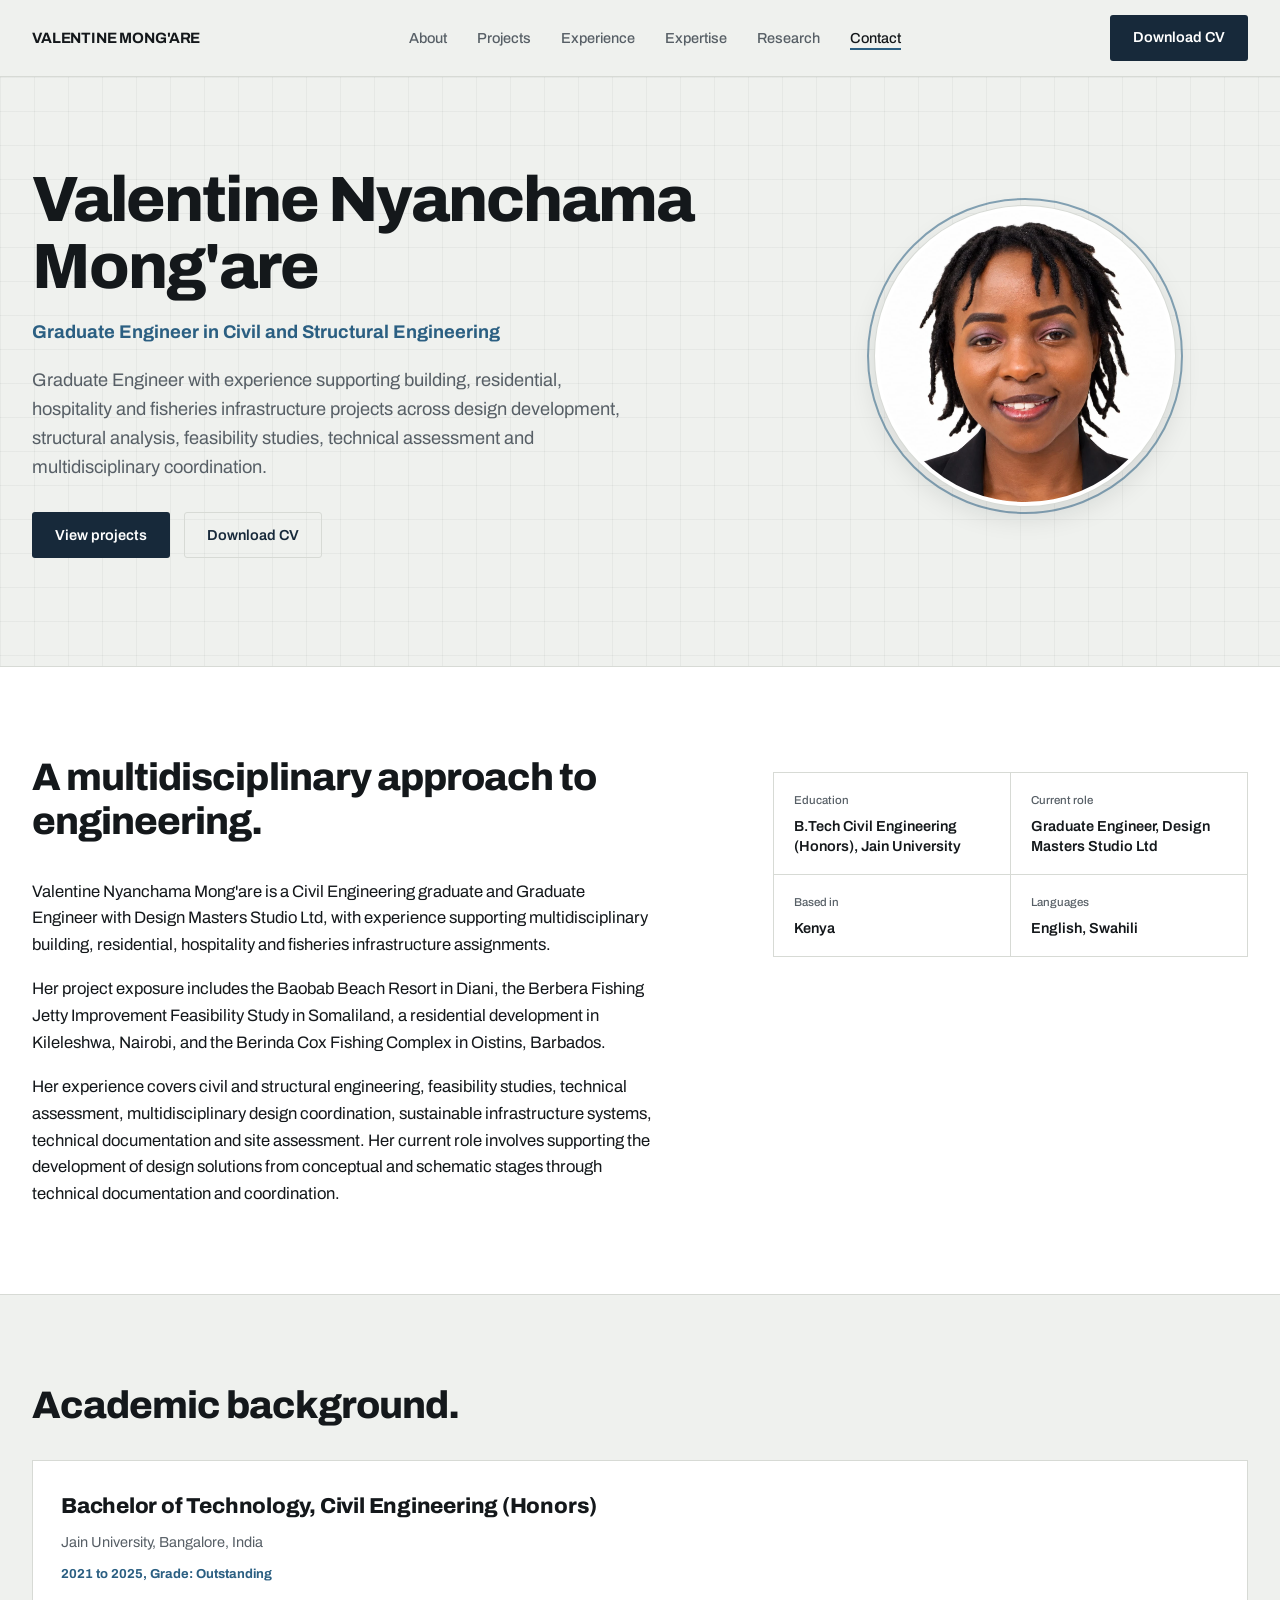
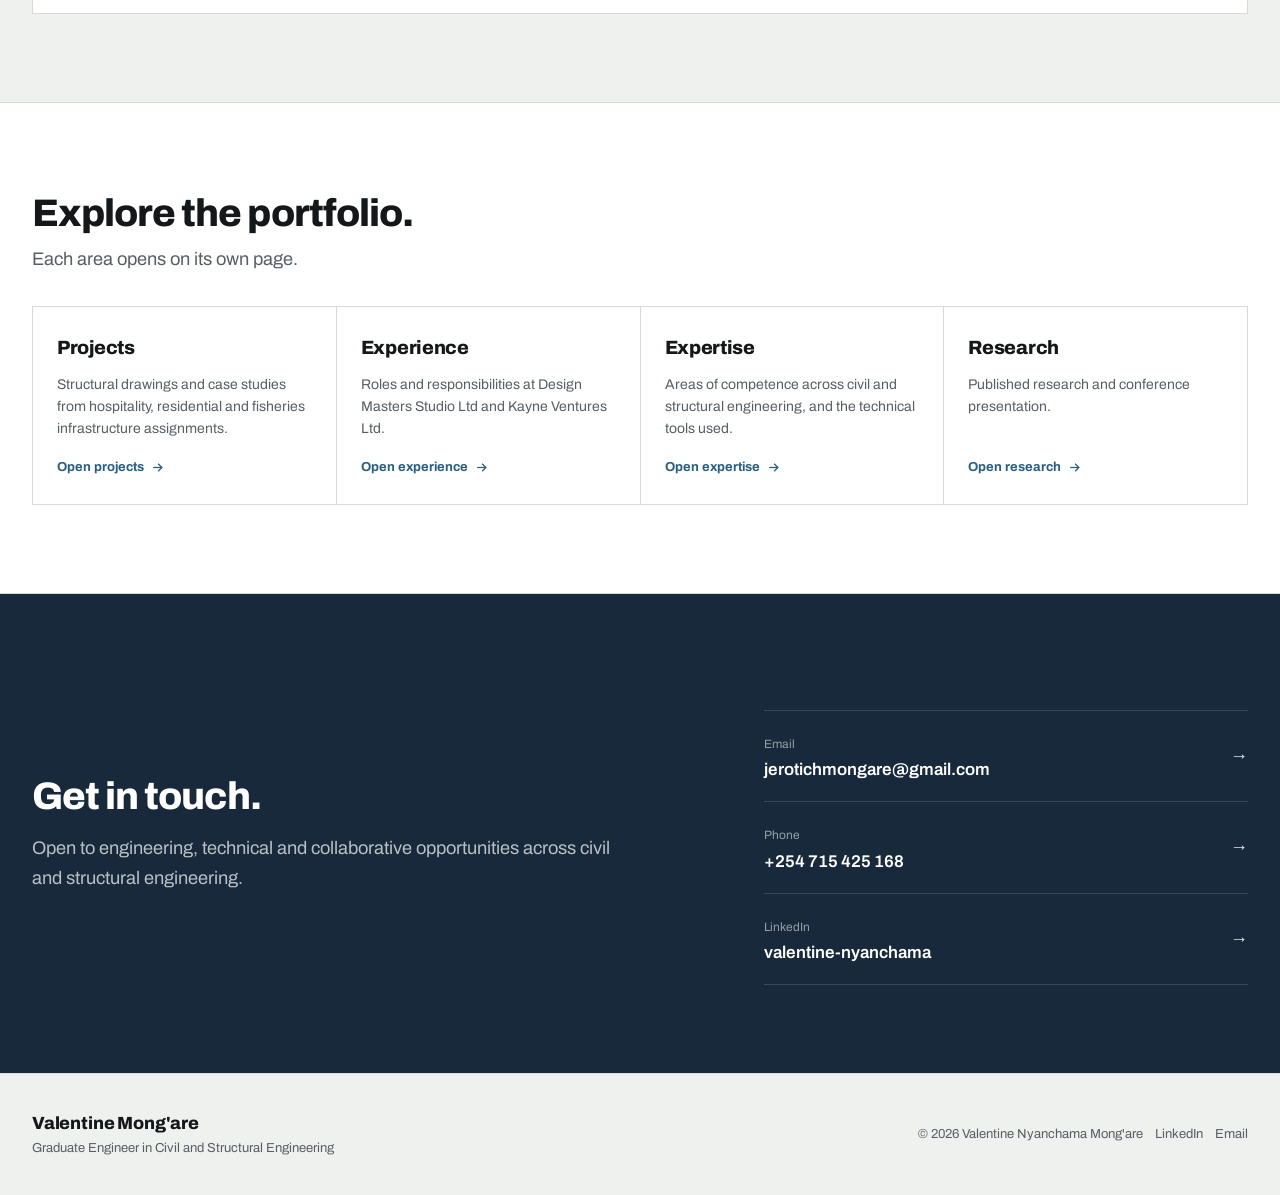
==== index.html @ 13d7b738 "Add files via upload" ====
<!DOCTYPE html>
<html lang="en">
<head>
<meta charset="UTF-8">
<!-- Responsive viewport: drives all breakpoints in css/styles.css (mobile-first, up to 1200px+) -->
<meta name="viewport" content="width=device-width, initial-scale=1">

<title>Valentine Nyanchama Mong'are | Graduate Engineer in Civil and Structural Engineering</title>
<meta name="description" content="Portfolio of Valentine Nyanchama Mong'are, Graduate Engineer with experience in civil and structural engineering, infrastructure assessment, feasibility studies and multidisciplinary project coordination.">
<meta name="author" content="Valentine Nyanchama Mong'are">
<meta name="robots" content="index, follow">
<meta name="theme-color" content="#17293A">
<link rel="canonical" href="https://nyanchama-26.github.io/Valentine/">

<!-- Geo / locale: her stated base location (Kenya) -->
<meta name="geo.region" content="KE">
<meta name="geo.placename" content="Kenya">
<meta name="language" content="English">

<!-- Open Graph -->
<meta property="og:title" content="Valentine Nyanchama Mong'are | Graduate Engineer">
<meta property="og:description" content="Graduate Engineer with experience supporting building, residential, hospitality and fisheries infrastructure projects across structural design, feasibility studies and technical assessment.">
<meta property="og:type" content="profile">
<meta property="og:url" content="https://nyanchama-26.github.io/Valentine/">
<meta property="og:site_name" content="Valentine Nyanchama Mong'are">
<meta property="og:locale" content="en_US">
<meta property="og:image" content="https://nyanchama-26.github.io/Valentine/assets/meta/og-cover.jpg">
<meta property="og:image:width" content="1200">
<meta property="og:image:height" content="630">
<meta property="og:image:alt" content="Valentine Nyanchama Mong'are, Graduate Engineer in Civil and Structural Engineering">

<!-- Twitter Card -->
<meta name="twitter:card" content="summary_large_image">
<meta name="twitter:title" content="Valentine Nyanchama Mong'are | Graduate Engineer">
<meta name="twitter:description" content="Graduate Engineer with experience supporting building, residential, hospitality and fisheries infrastructure projects across structural design, feasibility studies and technical assessment.">
<meta name="twitter:image" content="https://nyanchama-26.github.io/Valentine/assets/meta/og-cover.jpg">

<!-- Favicons / icons: her actual portrait, cropped square (icons only) -->
<link rel="icon" href="favicon.ico" sizes="any">
<link rel="icon" type="image/png" sizes="32x32" href="assets/meta/favicon-32.png">
<link rel="icon" type="image/png" sizes="16x16" href="assets/meta/favicon-16.png">
<link rel="apple-touch-icon" href="assets/meta/apple-touch-icon.png">
<link rel="mask-icon" href="assets/meta/mask-icon.svg" color="#17293A">
<link rel="manifest" href="site.webmanifest">
<meta name="apple-mobile-web-app-capable" content="yes">
<meta name="apple-mobile-web-app-status-bar-style" content="black-translucent">
<meta name="apple-mobile-web-app-title" content="V. Mong'are">

<!-- Self-hosted fonts: no third-party font CDN request -->
<link rel="preload" href="assets/fonts/archivo-latin-700-normal.woff2" as="font" type="font/woff2" crossorigin>
<link rel="stylesheet" href="css/fonts.css">

<link rel="stylesheet" href="css/tokens.css">
<link rel="stylesheet" href="css/styles.css">
<link rel="stylesheet" href="css/print.css" media="print">

<!-- Structured data: verified facts only (CV, degree certificate, drawing records) -->
<script type="application/ld+json">
{
  "@context": "https://schema.org",
  "@type": "Person",
  "name": "Valentine Nyanchama Mong'are",
  "jobTitle": "Graduate Engineer",
  "description": "Graduate Engineer with experience supporting building, residential, hospitality and fisheries infrastructure projects across design development, structural analysis, feasibility studies, technical assessment and multidisciplinary coordination.",
  "url": "https://nyanchama-26.github.io/Valentine/",
  "image": "https://nyanchama-26.github.io/Valentine/assets/portrait/valentine-portrait.jpg",
  "email": "mailto:jerotichmongare@gmail.com",
  "telephone": "+254715425168",
  "worksFor": {
    "@type": "Organization",
    "name": "Design Masters Studio Ltd"
  },
  "alumniOf": {
    "@type": "CollegeOrUniversity",
    "name": "Jain University",
    "address": "Bangalore, India"
  },
  "nationality": "Kenyan",
  "address": {
    "@type": "PostalAddress",
    "addressCountry": "KE"
  },
  "knowsLanguage": ["English", "Swahili"],
  "sameAs": [
    "https://www.linkedin.com/in/valentine-nyanchama",
    "https://www.researchgate.net/profile/Valentine-Nyanchama-Mongare"
  ]
}
</script>
</head>
<body>
<a class="skip-link" href="#main">Skip to content</a>

<!-- ============ HEADER ============ -->
<header class="site-header">
  <div class="container site-header__inner">
    <a href="#top" class="brand">VALENTINE MONG'ARE</a>
    <nav class="primary-nav" aria-label="Primary">
      <ul>
        <li><a href="#about">About</a></li>
        <li><a href="projects/index.html">Projects</a></li>
        <li><a href="experience.html">Experience</a></li>
        <li><a href="expertise.html">Expertise</a></li>
        <li><a href="research.html">Research</a></li>
        <li><a href="#contact">Contact</a></li>
      </ul>
    </nav>
    <div class="header-actions">
      <a class="btn btn-primary" href="assets/documents/Valentine-Nyanchama-Mongare-CV.pdf" download target="_blank" rel="noopener">Download CV</a>
      <button class="menu-toggle" id="menu-toggle" aria-label="Open menu" aria-expanded="false" aria-controls="mobile-menu">
        <svg viewBox="0 0 24 24" fill="none" stroke="currentColor" stroke-width="1.8"><line x1="3" y1="6" x2="21" y2="6"/><line x1="3" y1="12" x2="21" y2="12"/><line x1="3" y1="18" x2="21" y2="18"/></svg>
      </button>
    </div>
  </div>
</header>

<!-- ============ MOBILE MENU ============ -->
<div class="mobile-menu" id="mobile-menu" aria-hidden="true">
  <div class="mobile-menu__top">
    <span class="brand">VALENTINE MONG'ARE</span>
    <button class="menu-toggle" id="menu-close" aria-label="Close menu">
      <svg viewBox="0 0 24 24" fill="none" stroke="currentColor" stroke-width="1.8"><line x1="4" y1="4" x2="20" y2="20"/><line x1="20" y1="4" x2="4" y2="20"/></svg>
    </button>
  </div>
  <nav aria-label="Mobile">
    <a href="#about">About</a>
    <a href="projects/index.html">Projects</a>
    <a href="experience.html">Experience</a>
    <a href="expertise.html">Expertise</a>
    <a href="research.html">Research</a>
    <a href="#contact">Contact</a>
  </nav>
  <div class="mobile-menu__cta">
    <a class="btn btn-primary" href="assets/documents/Valentine-Nyanchama-Mongare-CV.pdf" download target="_blank" rel="noopener">Download CV</a>
  </div>
</div>

<main id="main">

  <!-- ============ HERO ============ -->
  <div id="top"></div>
  <section class="hero">
    <div class="container hero__grid">
      <div class="hero__portrait">
        <div class="hero__portrait-frame">
          <img src="assets/portrait/valentine-portrait.webp" alt="Valentine Nyanchama Mong'are, Graduate Engineer" width="1149" height="1369" fetchpriority="high">
        </div>
      </div>
      <div class="hero__copy">
        <h1 class="display hero__title">
          <span class="name-line">Valentine Nyanchama</span>
          <span class="name-line">Mong'are</span>
        </h1>
        <p class="hero__role">Graduate Engineer in Civil and Structural Engineering</p>
        <p class="lede hero__lede">Graduate Engineer with experience supporting building, residential, hospitality and fisheries infrastructure projects across design development, structural analysis, feasibility studies, technical assessment and multidisciplinary coordination.</p>
        <div class="hero__actions">
          <a class="btn btn-primary" href="projects/index.html">View projects</a>
          <a class="btn btn-secondary" href="assets/documents/Valentine-Nyanchama-Mongare-CV.pdf" download target="_blank" rel="noopener">Download CV</a>
        </div>
      </div>
    </div>
  </section>

  <!-- ============ ABOUT ============ -->
  <section id="about" class="section-alt">
    <div class="container about__grid">
      <div class="about__text" data-reveal>
        <h2 class="section-title" style="margin-bottom:16px;">A multidisciplinary approach to engineering.</h2>
        <p>Valentine Nyanchama Mong'are is a Civil Engineering graduate and Graduate Engineer with Design Masters Studio Ltd, with experience supporting multidisciplinary building, residential, hospitality and fisheries infrastructure assignments.</p>
        <p>Her project exposure includes the Baobab Beach Resort in Diani, the Berbera Fishing Jetty Improvement Feasibility Study in Somaliland, a residential development in Kileleshwa, Nairobi, and the Berinda Cox Fishing Complex in Oistins, Barbados.</p>
        <p>Her experience covers civil and structural engineering, feasibility studies, technical assessment, multidisciplinary design coordination, sustainable infrastructure systems, technical documentation and site assessment. Her current role involves supporting the development of design solutions from conceptual and schematic stages through technical documentation and coordination.</p>
      </div>
      <div data-reveal>
        <dl class="field-grid">
          <div>
            <dt>Education</dt>
            <dd>B.Tech Civil Engineering (Honors), Jain University</dd>
          </div>
          <div>
            <dt>Current role</dt>
            <dd>Graduate Engineer, Design Masters Studio Ltd</dd>
          </div>
          <div>
            <dt>Based in</dt>
            <dd>Kenya</dd>
          </div>
          <div>
            <dt>Languages</dt>
            <dd>English, Swahili</dd>
          </div>
        </dl>
      </div>
    </div>
  </section>




  <!-- ============ EDUCATION ============ -->
  <section id="education">
    <div class="container">
      <div class="section-head" data-reveal>
        <h2 class="section-title">Academic background.</h2>
      </div>
      <div class="edu-card" data-reveal>
        <p class="edu-card__degree">Bachelor of Technology, Civil Engineering (Honors)</p>
        <p class="edu-card__inst">Jain University, Bangalore, India</p>
        <p class="edu-card__meta">2021 to 2025, Grade: Outstanding</p>
      </div>
    </div>
  </section>


  <!-- ============ EXPLORE ============ -->
  <section id="portfolio" class="section-alt">
    <div class="container">
      <div class="section-head" data-reveal>
        <h2 class="section-title">Explore the portfolio.</h2>
        <p class="lede">Each area opens on its own page.</p>
      </div>
      <div class="explore-grid" data-reveal>
        <a class="explore-card" href="projects/index.html">
          <span class="explore-card__title">Projects</span>
          <span class="explore-card__text">Structural drawings and case studies from hospitality, residential and fisheries infrastructure assignments.</span>
          <span class="explore-card__cta">Open projects <svg viewBox="0 0 24 24" fill="none" stroke="currentColor" stroke-width="2"><path d="M5 12h14"/><path d="M13 6l6 6-6 6"/></svg></span>
        </a>
        <a class="explore-card" href="experience.html">
          <span class="explore-card__title">Experience</span>
          <span class="explore-card__text">Roles and responsibilities at Design Masters Studio Ltd and Kayne Ventures Ltd.</span>
          <span class="explore-card__cta">Open experience <svg viewBox="0 0 24 24" fill="none" stroke="currentColor" stroke-width="2"><path d="M5 12h14"/><path d="M13 6l6 6-6 6"/></svg></span>
        </a>
        <a class="explore-card" href="expertise.html">
          <span class="explore-card__title">Expertise</span>
          <span class="explore-card__text">Areas of competence across civil and structural engineering, and the technical tools used.</span>
          <span class="explore-card__cta">Open expertise <svg viewBox="0 0 24 24" fill="none" stroke="currentColor" stroke-width="2"><path d="M5 12h14"/><path d="M13 6l6 6-6 6"/></svg></span>
        </a>
        <a class="explore-card" href="research.html">
          <span class="explore-card__title">Research</span>
          <span class="explore-card__text">Published research and conference presentation.</span>
          <span class="explore-card__cta">Open research <svg viewBox="0 0 24 24" fill="none" stroke="currentColor" stroke-width="2"><path d="M5 12h14"/><path d="M13 6l6 6-6 6"/></svg></span>
        </a>
      </div>
    </div>
  </section>

  <!-- ============ CONTACT ============ -->
  <section id="contact" class="section-navy">
    <div class="container contact__grid">
      <div data-reveal>
        <h2 class="section-title" style="margin-bottom:16px;">Get in touch.</h2>
        <p class="lede" style="color:rgba(255,255,255,0.7);">Open to engineering, technical and collaborative opportunities across civil and structural engineering.</p>
      </div>
      <div data-reveal>
        <div class="contact__links">
          <a class="contact-link" href="mailto:jerotichmongare@gmail.com">
            <span><span class="contact-link__label">Email</span><br><span class="contact-link__value">jerotichmongare@gmail.com</span></span>
            <span class="contact-link__arrow">&#8594;</span>
          </a>
          <a class="contact-link" href="tel:+254715425168">
            <span><span class="contact-link__label">Phone</span><br><span class="contact-link__value">+254 715 425 168</span></span>
            <span class="contact-link__arrow">&#8594;</span>
          </a>
          <a class="contact-link" href="https://www.linkedin.com/in/valentine-nyanchama">
            <span><span class="contact-link__label">LinkedIn</span><br><span class="contact-link__value">valentine-nyanchama</span></span>
            <span class="contact-link__arrow">&#8594;</span>
          </a>
        </div>
      </div>
    </div>
  </section>

</main>

<!-- ============ FOOTER ============ -->
<footer class="site-footer">
  <div class="container site-footer__inner">
    <div>
      <p class="site-footer__name">Valentine Mong'are</p>
      <p class="muted" style="font-size:13px;">Graduate Engineer in Civil and Structural Engineering</p>
    </div>
    <div class="site-footer__row">
      <span>&#169; <span id="current-year">2026</span> Valentine Nyanchama Mong'are</span>
      <a href="https://www.linkedin.com/in/valentine-nyanchama">LinkedIn</a>
      <a href="mailto:jerotichmongare@gmail.com">Email</a>
    </div>
  </div>
</footer>

<!-- ============ BACK TO TOP ============ -->
<button class="back-to-top" id="back-to-top" aria-label="Back to top">
  <svg viewBox="0 0 24 24" fill="none" stroke="currentColor" stroke-width="2"><path d="M12 19V5"/><path d="M5 12l7-7 7 7"/></svg>
</button>

<!-- ============ DRAWING VIEWER MODAL ============ -->
<div class="viewer" id="drawing-viewer" role="dialog" aria-modal="true" aria-label="Engineering drawing viewer" aria-hidden="true">
  <div class="viewer__bar">
    <span class="viewer__title" id="viewer-title"></span>
    <div class="viewer__actions">
      <span class="viewer__count" id="viewer-count"></span>
      <button class="viewer__icon-btn" id="viewer-zoom-out" aria-label="Zoom out">
        <svg viewBox="0 0 24 24" fill="none" stroke="currentColor" stroke-width="1.8"><circle cx="11" cy="11" r="7"/><path d="M21 21l-4.3-4.3"/><path d="M8 11h6"/></svg>
      </button>
      <button class="viewer__icon-btn" id="viewer-zoom-in" aria-label="Zoom in">
        <svg viewBox="0 0 24 24" fill="none" stroke="currentColor" stroke-width="1.8"><circle cx="11" cy="11" r="7"/><path d="M21 21l-4.3-4.3"/><path d="M11 8v6"/><path d="M8 11h6"/></svg>
      </button>
      <a class="viewer__icon-btn" id="viewer-original" href="#" aria-label="Open original PDF">
        <svg viewBox="0 0 24 24" fill="none" stroke="currentColor" stroke-width="1.8"><path d="M12 3v12"/><path d="M7 10l5 5 5-5"/><path d="M5 21h14"/></svg>
      </a>
      <button class="viewer__icon-btn" id="viewer-close" aria-label="Close drawing viewer">
        <svg viewBox="0 0 24 24" fill="none" stroke="currentColor" stroke-width="1.8"><line x1="4" y1="4" x2="20" y2="20"/><line x1="20" y1="4" x2="4" y2="20"/></svg>
      </button>
    </div>
  </div>
  <div class="viewer__stage" id="viewer-stage">
    <button class="viewer__nav" id="viewer-prev" aria-label="Previous drawing">
      <svg viewBox="0 0 24 24" fill="none" stroke="currentColor" stroke-width="1.8"><path d="M15 5l-7 7 7 7"/></svg>
    </button>
    <div class="viewer__canvas" id="viewer-canvas">
      <img id="viewer-image" src="" alt="">
    </div>
    <button class="viewer__nav" id="viewer-next" aria-label="Next drawing">
      <svg viewBox="0 0 24 24" fill="none" stroke="currentColor" stroke-width="1.8"><path d="M9 5l7 7-7 7"/></svg>
    </button>
  </div>
  <p class="viewer__caption" id="viewer-caption"></p>
  <p class="viewer__hint">Pinch or scroll to zoom, drag to pan, double-tap to reset.</p>
</div>

<script src="js/main.js"></script>
</body>
</html>
---- css/fonts.css ----
/* Self-hosted Archivo: no third-party font CDN request, no IP logged
   by an external host, one less DNS lookup on load. */
@font-face {
  font-family: "Archivo";
  font-style: normal;
  font-weight: 400;
  font-display: swap;
  src: url("../assets/fonts/archivo-latin-400-normal.woff2") format("woff2");
}
@font-face {
  font-family: "Archivo";
  font-style: normal;
  font-weight: 500;
  font-display: swap;
  src: url("../assets/fonts/archivo-latin-500-normal.woff2") format("woff2");
}
@font-face {
  font-family: "Archivo";
  font-style: normal;
  font-weight: 600;
  font-display: swap;
  src: url("../assets/fonts/archivo-latin-600-normal.woff2") format("woff2");
}
@font-face {
  font-family: "Archivo";
  font-style: normal;
  font-weight: 700;
  font-display: swap;
  src: url("../assets/fonts/archivo-latin-700-normal.woff2") format("woff2");
}
@font-face {
  font-family: "Archivo";
  font-style: normal;
  font-weight: 800;
  font-display: swap;
  src: url("../assets/fonts/archivo-latin-800-normal.woff2") format("woff2");
}
---- css/tokens.css ----
:root {
  /* Color: grounded in structural drawing conventions: paper, graphite ink,
     drafting-line steel-blue as the single accent. No warm cream, no terracotta. */
  --color-bg: #EFF1EE;
  --color-surface: #FFFFFF;
  --color-ink: #14181B;
  --color-muted: #575F66;
  --color-navy: #17293A;
  --color-accent: #2B5F82;
  --color-accent-soft: #E4EAEC;
  --color-border: #D7DAD5;

  /* Radius: sharp by default, like a drawn line; only small controls round. */
  --radius-control: 3px;
  --radius-thumb: 2px;

  /* Layout */
  --container: 1280px;
  --pad-desktop: 32px;
  --pad-tablet: 24px;
  --pad-mobile: 16px;

  /* Type: one grotesk family carrying both display and body weight. */
  --font-ui: "Archivo", -apple-system, BlinkMacSystemFont, "Segoe UI", sans-serif;

  /* Motion */
  --ease: cubic-bezier(0.4, 0, 0.2, 1);
  --dur-sm: 220ms;
  --dur-md: 380ms;
}

* { box-sizing: border-box; }
html { scroll-behavior: smooth; scroll-padding-top: 96px; }

@media (prefers-reduced-motion: reduce) {
  html { scroll-behavior: auto; }
  *, *::before, *::after {
    animation-duration: 0.01ms !important;
    animation-iteration-count: 1 !important;
    transition-duration: 0.01ms !important;
    scroll-behavior: auto !important;
  }
}

body {
  margin: 0;
  background: var(--color-bg);
  color: var(--color-ink);
  font-family: var(--font-ui);
  font-size: 17px;
  line-height: 1.6;
  -webkit-font-smoothing: antialiased;
  overflow-x: hidden;
}

img, svg { max-width: 100%; height: auto; display: block; }

a { color: inherit; }

h1, h2, h3, h4 { margin: 0; font-weight: 500; }

p { margin: 0; }

button { font-family: inherit; cursor: pointer; }

.container {
  width: min(100% - (var(--pad-mobile) * 2), var(--container));
  margin-inline: auto;
}

@media (min-width: 768px) {
  .container { width: min(100% - (var(--pad-tablet) * 2), var(--container)); }
}

@media (min-width: 1200px) {
  .container { width: min(100% - (var(--pad-desktop) * 2), var(--container)); }
}

.visually-hidden {
  position: absolute;
  width: 1px; height: 1px;
  padding: 0; margin: -1px;
  overflow: hidden;
  clip: rect(0,0,0,0);
  white-space: nowrap;
  border: 0;
}

.skip-link {
  position: absolute;
  left: 16px;
  top: -60px;
  background: var(--color-navy);
  color: #fff;
  padding: 12px 20px;
  border-radius: var(--radius-control);
  z-index: 1000;
  transition: top var(--dur-sm) var(--ease);
  font-size: 14px;
  font-weight: 600;
}
.skip-link:focus { top: 16px; }

:focus-visible {
  outline: 2px solid var(--color-accent);
  outline-offset: 3px;
}
---- css/styles.css ----
/* ============ TYPE ============ */
h1.display {
  font-family: var(--font-ui);
  font-weight: 800;
  font-size: clamp(2.4rem, 5.6vw, 4rem);
  line-height: 1.04;
  letter-spacing: -0.03em;
  color: var(--color-ink);
}

h2.section-title {
  font-family: var(--font-ui);
  font-size: clamp(1.7rem, 3.4vw, 2.4rem);
  font-weight: 800;
  letter-spacing: -0.025em;
  line-height: 1.15;
  color: var(--color-ink);
}

h3.project-title {
  font-family: var(--font-ui);
  font-size: clamp(1.35rem, 2.4vw, 1.65rem);
  font-weight: 700;
  letter-spacing: -0.01em;
  line-height: 1.25;
}

.muted { color: var(--color-muted); }
.lede { font-size: clamp(1.02rem, 1.5vw, 1.14rem); color: var(--color-muted); max-width: 60ch; line-height: 1.6; }

/* ============ FIELD GRID (title-block inspired: label above, value below) ============ */
.field-grid {
  display: grid;
  grid-template-columns: repeat(2, 1fr);
  gap: 1px;
  background: var(--color-border);
  border: 1px solid var(--color-border);
}
.field-grid > div { background: var(--color-surface); padding: 18px 20px; }
.field-grid dt, .field-label { font-size: 11.5px; color: var(--color-muted); margin-bottom: 6px; font-weight: 500; }
.field-grid dd, .field-value { margin: 0; font-size: 14.5px; font-weight: 600; line-height: 1.4; }

/* ============ BUTTONS ============ */
.btn {
  display: inline-flex;
  align-items: center;
  justify-content: center;
  gap: 8px;
  height: 46px;
  padding: 0 22px;
  border-radius: var(--radius-control);
  font-size: 14.5px;
  font-weight: 600;
  text-decoration: none;
  border: 1px solid transparent;
  transition: background var(--dur-sm) var(--ease), color var(--dur-sm) var(--ease), border-color var(--dur-sm) var(--ease), transform var(--dur-sm) var(--ease);
  white-space: nowrap;
}
.btn:active { transform: translateY(1px); }
.btn-primary { background: var(--color-navy); color: #fff; }
.btn-primary:hover { background: #0f1d29; }
.btn-secondary { background: transparent; color: var(--color-navy); border-color: var(--color-border); }
.btn-secondary:hover { border-color: var(--color-navy); background: var(--color-surface); }
.btn-ghost { background: transparent; color: var(--color-ink); border-color: var(--color-border); height: 42px; padding: 0 18px; font-size: 14px; }
.btn-ghost:hover { border-color: var(--color-accent); color: var(--color-accent); }

/* ============ HEADER ============ */
.site-header {
  position: sticky;
  top: 0;
  z-index: 200;
  background: rgba(239, 241, 238, 0.92);
  backdrop-filter: blur(10px);
  border-bottom: 1px solid var(--color-border);
}
.site-header__inner {
  display: flex;
  align-items: center;
  justify-content: space-between;
  height: 76px;
  gap: 24px;
}
.brand {
  font-size: 15px;
  font-weight: 700;
  letter-spacing: -0.01em;
  text-decoration: none;
  color: var(--color-ink);
  flex-shrink: 0;
}
.primary-nav { display: none; }
.primary-nav ul { list-style: none; display: flex; gap: 30px; margin: 0; padding: 0; }
.primary-nav a {
  text-decoration: none;
  font-size: 14.5px;
  font-weight: 500;
  color: var(--color-muted);
  position: relative;
  padding-bottom: 4px;
}
.primary-nav a::after {
  content: "";
  position: absolute;
  left: 0; right: 100%;
  bottom: 0;
  height: 2px;
  background: var(--color-accent);
  transition: right var(--dur-sm) var(--ease);
}
.primary-nav a:hover { color: var(--color-ink); }
.primary-nav a:hover::after { right: 0; }
.primary-nav a.is-active { color: var(--color-ink); }
.primary-nav a.is-active::after { right: 0; background: var(--color-accent); }
.header-actions { display: flex; align-items: center; gap: 12px; }
.header-actions .btn-primary { display: none; }

.menu-toggle {
  display: flex;
  align-items: center;
  justify-content: center;
  width: 44px; height: 44px;
  background: transparent;
  border: 1px solid var(--color-border);
  border-radius: var(--radius-control);
  color: var(--color-ink);
}
.menu-toggle svg { width: 18px; height: 18px; }

@media (min-width: 900px) {
  .primary-nav { display: block; }
  .header-actions .btn-primary { display: inline-flex; }
  .menu-toggle { display: none; }
}

/* Mobile menu */
.mobile-menu {
  position: fixed;
  inset: 0;
  z-index: 300;
  background: var(--color-bg);
  display: flex;
  flex-direction: column;
  transform: translateY(-100%);
  transition: transform var(--dur-md) var(--ease);
  visibility: hidden;
}
.mobile-menu.is-open { transform: translateY(0); visibility: visible; }
.mobile-menu__top {
  display: flex; align-items: center; justify-content: space-between;
  height: 76px;
  padding-inline: var(--pad-mobile);
  border-bottom: 1px solid var(--color-border);
}
.mobile-menu nav { padding: 24px var(--pad-mobile); display: flex; flex-direction: column; gap: 2px; }
.mobile-menu nav a {
  text-decoration: none;
  color: var(--color-ink);
  font-family: var(--font-ui);
  font-weight: 700;
  font-size: 1.7rem;
  letter-spacing: -0.02em;
  padding: 14px 4px;
  border-bottom: 1px solid var(--color-border);
}
.mobile-menu__cta { margin: auto var(--pad-mobile) 32px; }
.mobile-menu__cta .btn { width: 100%; }
body.menu-open { overflow: hidden; }

/* ============ HERO ============ */
.hero {
  padding: 40px 0 64px;
  position: relative;
  background-image:
    linear-gradient(rgba(20,24,27,0.045) 1px, transparent 1px),
    linear-gradient(90deg, rgba(20,24,27,0.045) 1px, transparent 1px);
  background-size: 34px 34px;
}
.hero__grid {
  display: grid;
  grid-template-columns: 1fr;
  gap: 28px;
  align-items: center;
}
/* Photo first on mobile (source order), copy first on desktop via grid order */
.hero__portrait { order: 1; min-width: 0; }
.hero__copy { order: 2; min-width: 0; }

.hero__title { margin: 14px 0 18px; }
.hero__title .name-line { display: block; }
.hero__role {
  font-size: clamp(1rem, 2vw, 1.15rem);
  color: var(--color-accent);
  font-weight: 700;
  margin-bottom: 18px;
}
.hero__lede { margin-bottom: 30px; }
.hero__actions { display: flex; flex-wrap: wrap; gap: 14px; }
.hero__portrait-frame {
  /* Circular profile portrait: medium size, fluid between breakpoints */
  --portrait-size: clamp(190px, 52vw, 230px);
  width: var(--portrait-size);
  height: var(--portrait-size);
  aspect-ratio: 1 / 1;
  border-radius: 50%;
  margin-inline: auto;
  position: relative;
  background: var(--color-surface);
  border: 4px solid var(--color-surface);
  box-shadow:
    0 0 0 1px var(--color-border),
    0 10px 28px rgba(20, 24, 27, 0.12);
}
/* Thin accent ring set slightly outside the photo */
.hero__portrait-frame::before {
  content: "";
  position: absolute;
  inset: -12px;
  border: 2px solid var(--color-accent);
  border-radius: 50%;
  opacity: 0.55;
  pointer-events: none;
}
.hero__portrait-frame img {
  width: 100%;
  height: 100%;
  object-fit: cover;
  object-position: center 12%;
  display: block;
  border-radius: 50%;
}

@media (min-width: 900px) {
  .hero { padding: 76px 0 108px; }
  .hero__grid { grid-template-columns: minmax(0, 1.35fr) minmax(280px, 0.85fr); gap: 64px; }
  .hero__copy { order: 1; }
  .hero__portrait { order: 2; }
  .hero__portrait-frame { --portrait-size: 300px; }
}

/* ============ SECTION RHYTHM ============ */
section { padding: 56px 0; }
@media (min-width: 900px) { section { padding: 88px 0; } }
.section-alt { background: var(--color-surface); border-top: 1px solid var(--color-border); border-bottom: 1px solid var(--color-border); }
.section-navy { background: var(--color-navy); color: #fff; }
.section-navy .muted { color: rgba(255,255,255,0.62); }
.section-navy .section-title { color: #fff; }

.section-head { margin-bottom: 32px; }
.section-head .section-title { margin-bottom: 10px; }

/* ============ ABOUT ============ */
.about__grid { display: grid; grid-template-columns: 1fr; gap: 40px; }
.about__text { display: flex; flex-direction: column; gap: 18px; max-width: 62ch; }
.about__text p { font-size: 1.04rem; color: var(--color-ink); }

@media (min-width: 900px) {
  .about__grid { grid-template-columns: minmax(0, 1.3fr) minmax(280px, 0.9fr); gap: 56px; }
}

/* ============ EXPLORE (homepage discovery cards) ============ */
.explore-grid { display: grid; grid-template-columns: 1fr; gap: 1px; background: var(--color-border); border: 1px solid var(--color-border); }
.explore-card {
  display: flex;
  flex-direction: column;
  gap: 10px;
  align-items: flex-start;
  background: var(--color-surface);
  padding: 26px 24px;
  text-decoration: none;
  color: inherit;
}
.explore-card__title { font-family: var(--font-ui); font-weight: 800; font-size: 1.2rem; letter-spacing: -0.015em; }
.explore-card__text { font-size: 14px; color: var(--color-muted); line-height: 1.55; }
.explore-card__cta {
  margin-top: auto;
  padding-top: 8px;
  display: inline-flex;
  align-items: center;
  gap: 6px;
  font-size: 13px;
  font-weight: 700;
  color: var(--color-accent);
}
.explore-card__cta svg { width: 15px; height: 15px; transition: transform var(--dur-sm) var(--ease); }
.explore-card:hover .explore-card__cta svg { transform: translateX(4px); }
@media (min-width: 700px) { .explore-grid { grid-template-columns: repeat(2, 1fr); } }
@media (min-width: 1080px) { .explore-grid { grid-template-columns: repeat(4, 1fr); } }

/* ============ PROJECTS (homepage summary rows) ============ */
.project-row {
  display: block;
  padding: 32px 0;
  border-top: 1px solid var(--color-border);
  text-decoration: none;
  color: inherit;
}
.project-row:first-child { border-top: none; padding-top: 0; }
.project-row__head {
  display: flex;
  flex-wrap: wrap;
  align-items: baseline;
  justify-content: space-between;
  gap: 10px 20px;
}
.project-row__cta {
  display: inline-flex;
  align-items: center;
  gap: 6px;
  font-size: 13.5px;
  font-weight: 700;
  color: var(--color-accent);
  white-space: nowrap;
}
.project-row__cta svg { width: 15px; height: 15px; transition: transform var(--dur-sm) var(--ease); }
.project-row:hover .project-row__cta svg { transform: translateX(4px); }
.project-row__excerpt { margin: 16px 0 0; font-size: 15.5px; color: var(--color-ink); max-width: 68ch; line-height: 1.6; }
.project-row .spec-strip { margin: 16px 0 0; }

/* ============ PROJECT DETAIL PAGE ============ */
.back-link {
  display: inline-flex;
  align-items: center;
  gap: 6px;
  font-size: 13.5px;
  font-weight: 600;
  color: var(--color-muted);
  text-decoration: none;
  margin-bottom: 22px;
}
.back-link:hover { color: var(--color-accent); }
.back-link svg { width: 15px; height: 15px; }

.project-hero { padding: 40px 0 32px; }
.project-detail-title {
  font-family: var(--font-ui);
  font-weight: 800;
  font-size: clamp(1.9rem, 4.4vw, 3rem);
  letter-spacing: -0.03em;
  line-height: 1.08;
  margin-bottom: 22px;
}
.project-gallery-section { padding-top: 0; padding-bottom: 40px; }
.project-gallery-section .drawing-set__thumbs { grid-template-columns: repeat(auto-fill, minmax(240px, 1fr)); gap: 14px; padding: 16px; }
.project-gallery-section .drawing-thumb__index { font-size: 11px; padding: 2px 7px; }

.project-detail-info__grid {
  display: grid;
  grid-template-columns: 1fr;
  gap: 32px;
}
@media (min-width: 820px) {
  .project-detail-info__grid { grid-template-columns: 1fr 1fr; gap: 64px; }
}

/* ============ PROJECTS ============ */
.project {
  padding: 44px 0;
  border-top: 1px solid var(--color-border);
}
.project:first-of-type { border-top: none; padding-top: 0; }

.spec-strip {
  display: flex;
  flex-wrap: wrap;
  border: 1px solid var(--color-border);
  background: var(--color-surface);
  margin: 14px 0 28px;
}
.spec-strip__cell {
  padding: 12px 20px;
  flex: 1 1 150px;
  border-left: 1px solid var(--color-border);
}
.spec-strip__cell:first-child { border-left: none; }
.spec-strip__label { display: block; font-size: 11.5px; color: var(--color-muted); margin-bottom: 4px; font-weight: 500; }
.spec-strip__value { font-size: 14px; font-weight: 600; }

.project__body {
  display: grid;
  grid-template-columns: 1fr;
  gap: 28px;
}
.project__visual { min-width: 0; }
.project__info { min-width: 0; display: flex; flex-direction: column; gap: 20px; }
.project__info h4 { font-size: 13px; font-weight: 600; color: var(--color-muted); margin-bottom: 8px; }
.project__info p { font-size: 15.5px; color: var(--color-ink); line-height: 1.6; }
.project__list { margin: 0; padding-left: 18px; display: flex; flex-direction: column; gap: 8px; font-size: 15px; color: var(--color-ink); }
.project__list li { padding-left: 2px; }

@media (min-width: 980px) {
  .project__body { grid-template-columns: minmax(0, 1.3fr) minmax(280px, 1fr); gap: 52px; }
}

.disciplines { display: grid; grid-template-columns: 1fr; gap: 1px; background: var(--color-border); border: 1px solid var(--color-border); margin-top: 14px; }
.disciplines__item { background: var(--color-surface); padding: 18px 20px; }
.disciplines__item h5 { font-size: 13.5px; font-weight: 700; margin-bottom: 6px; }
.disciplines__item p { font-size: 14px; color: var(--color-muted); }
@media (min-width: 700px) { .disciplines { grid-template-columns: 1fr 1fr; } }

/* Record panel: a proper assignment record for projects without supplied
   imagery, styled like the drawing title blocks used elsewhere on the site. */
.record-panel { border: 1px solid var(--color-border); background: var(--color-surface); }
.record-panel__head {
  padding: 14px 20px;
  border-bottom: 1px solid var(--color-border);
  font-size: 13px;
  font-weight: 700;
  color: var(--color-ink);
}
.record-panel .field-grid { border: none; }

/* Drawing gallery */
.drawing-gallery { display: grid; grid-template-columns: 1fr; gap: 12px; }
.drawing-set { border: 1px solid var(--color-border); background: var(--color-surface); overflow: hidden; }
.drawing-set__label {
  display: flex; align-items: center; justify-content: space-between;
  padding: 14px 16px;
  border-bottom: 1px solid var(--color-border);
  font-size: 13px;
  font-weight: 700;
}
.drawing-set__label a { font-size: 12.5px; font-weight: 600; color: var(--color-accent); text-decoration: none; }
.drawing-set__label a:hover { text-decoration: underline; }
.drawing-set__thumbs { display: grid; grid-template-columns: repeat(auto-fill, minmax(96px, 1fr)); gap: 8px; background: var(--color-surface); padding: 12px; }
.drawing-thumb {
  background: var(--color-surface);
  border: 1px solid var(--color-border);
  border-radius: var(--radius-thumb);
  padding: 0;
  aspect-ratio: 4/3;
  overflow: hidden;
  cursor: zoom-in;
  position: relative;
}
.drawing-thumb img { width: 100%; height: 100%; object-fit: contain; padding: 6px; background: #fff; transition: transform var(--dur-sm) var(--ease); }
.drawing-thumb:hover img { transform: scale(1.04); }
.drawing-thumb__index {
  position: absolute; bottom: 4px; right: 6px;
  font-size: 10px; color: var(--color-muted); background: rgba(255,255,255,0.88);
  padding: 1px 5px; border-radius: 2px;
}

/* Additional technical work */
.additional-work { border-top: 1px solid var(--color-border); padding-top: 40px; margin-top: 8px; }
.additional-work__grid { display: grid; grid-template-columns: 1fr; gap: 28px; }
@media (min-width: 900px) { .additional-work__grid { grid-template-columns: minmax(0,1fr) minmax(280px,0.8fr); } }

/* ============ EXPERIENCE ============ */
.timeline { display: flex; flex-direction: column; }
.timeline-item { display: grid; grid-template-columns: 1fr; gap: 6px; padding: 26px 0; border-top: 1px solid var(--color-border); }
.timeline-item:first-child { border-top: none; }
.timeline-item__period { font-size: 13.5px; color: var(--color-accent); font-weight: 700; }
.timeline-item__org { font-family: var(--font-ui); font-weight: 800; font-size: 1.3rem; letter-spacing: -0.01em; margin: 6px 0 4px; }
.timeline-item__loc { font-size: 13px; color: var(--color-muted); margin-bottom: 12px; }
.timeline-item__desc { font-size: 15px; color: var(--color-ink); max-width: 68ch; line-height: 1.65; }

@media (min-width: 820px) {
  .timeline-item { grid-template-columns: 200px minmax(0,1fr); gap: 32px; }
  .timeline-item__org { margin-top: 0; }
}

/* ============ EXPERTISE / TOOLS ============ */
.expertise-grid { display: grid; grid-template-columns: 1fr; gap: 1px; background: var(--color-border); border: 1px solid var(--color-border); }
.expertise-grid__item { background: var(--color-surface); padding: 22px 24px; }
.expertise-grid__item h4 { font-size: 15px; font-weight: 700; margin-bottom: 8px; }
.expertise-grid__item p { font-size: 14px; color: var(--color-muted); line-height: 1.55; }
@media (min-width: 700px) { .expertise-grid { grid-template-columns: repeat(2, 1fr); } }
@media (min-width: 1080px) { .expertise-grid { grid-template-columns: repeat(3, 1fr); } }

.subhead { font-size: 13px; font-weight: 700; color: var(--color-ink); margin-bottom: 16px; }

.tools-list { display: flex; flex-wrap: wrap; gap: 10px; }
.tool-tag {
  border: 1px solid var(--color-border);
  background: var(--color-surface);
  border-radius: var(--radius-control);
  padding: 9px 16px;
  font-size: 13.5px;
  font-weight: 600;
}

/* ============ EDUCATION / RESEARCH ============ */
.edu-card {
  border: 1px solid var(--color-border);
  background: var(--color-surface);
  padding: 28px;
}
.edu-card__degree { font-family: var(--font-ui); font-weight: 800; font-size: 1.35rem; letter-spacing: -0.01em; margin-bottom: 8px; }
.edu-card__inst { font-size: 14.5px; color: var(--color-muted); margin-bottom: 10px; }
.edu-card__meta { font-size: 13px; color: var(--color-accent); font-weight: 700; }

.research-card {
  border: 1px solid var(--color-border);
  padding: 28px;
  background: var(--color-surface);
}
.research-card p.citation { font-size: 15.5px; line-height: 1.7; margin-bottom: 16px; }
.research-card .tag { display: inline-block; font-size: 12px; color: var(--color-accent); font-weight: 700; margin-bottom: 12px; }

/* ============ CONTACT ============ */
.contact__grid { display: grid; grid-template-columns: 1fr; gap: 40px; }
.contact__links { display: flex; flex-direction: column; gap: 0; margin-top: 28px; }
.contact-link {
  display: flex; align-items: center; justify-content: space-between;
  padding: 18px 0;
  border-top: 1px solid rgba(255,255,255,0.14);
  text-decoration: none;
  color: #fff;
}
.contact-link:last-child { border-bottom: 1px solid rgba(255,255,255,0.14); }
.contact-link__label { font-size: 12px; color: rgba(255,255,255,0.55); }
.contact-link__value { font-size: 17px; font-weight: 600; }
.contact-link__arrow { color: var(--color-accent-soft); font-size: 18px; transition: transform var(--dur-sm) var(--ease); }
.contact-link:hover .contact-link__arrow { transform: translateX(4px); }
@media (min-width: 900px) { .contact__grid { grid-template-columns: minmax(0,1fr) minmax(280px,0.7fr); align-items: center; } }

/* ============ FOOTER ============ */
.site-footer { padding: 36px 0; border-top: 1px solid var(--color-border); }
.site-footer__inner { display: flex; flex-direction: column; gap: 16px; }
.site-footer__name { font-family: var(--font-ui); font-weight: 800; font-size: 1.1rem; letter-spacing: -0.01em; }
.site-footer__row { display: flex; flex-wrap: wrap; justify-content: space-between; gap: 12px; font-size: 13px; color: var(--color-muted); }
.site-footer__row a { text-decoration: none; color: var(--color-muted); }
.site-footer__row a:hover { color: var(--color-accent); }
@media (min-width: 700px) { .site-footer__inner { flex-direction: row; justify-content: space-between; align-items: center; } }

/* ============ BACK TO TOP ============ */
.back-to-top {
  position: fixed;
  right: 20px;
  bottom: 20px;
  width: 46px;
  height: 46px;
  border-radius: 50%;
  background: var(--color-navy);
  color: #fff;
  border: none;
  display: flex;
  align-items: center;
  justify-content: center;
  z-index: 150;
  opacity: 0;
  visibility: hidden;
  transform: translateY(8px);
  transition: opacity var(--dur-sm) var(--ease), transform var(--dur-sm) var(--ease), visibility var(--dur-sm);
  box-shadow: 0 4px 14px rgba(0,0,0,0.18);
}
.back-to-top.is-visible { opacity: 1; visibility: visible; transform: translateY(0); }
.back-to-top:hover { background: #0f1d29; }
.back-to-top svg { width: 20px; height: 20px; }

/* ============ DRAWING VIEWER (MODAL) ============ */
.viewer {
  position: fixed;
  inset: 0;
  z-index: 500;
  background: #0f1215;
  display: none;
  flex-direction: column;
}
.viewer.is-open { display: flex; }
.viewer__bar {
  display: flex; align-items: center; justify-content: space-between;
  padding: 14px 16px;
  color: #fff;
  flex-shrink: 0;
}
.viewer__title { font-size: 13px; color: rgba(255,255,255,0.85); min-width: 0; overflow: hidden; text-overflow: ellipsis; white-space: nowrap; padding-right: 12px; }
.viewer__count { font-size: 12px; color: rgba(255,255,255,0.55); flex-shrink: 0; }
.viewer__actions { display: flex; align-items: center; gap: 8px; flex-shrink: 0; }
.viewer__icon-btn {
  width: 40px; height: 40px;
  display: flex; align-items: center; justify-content: center;
  background: rgba(255,255,255,0.08);
  border: 1px solid rgba(255,255,255,0.18);
  border-radius: var(--radius-control);
  color: #fff;
}
.viewer__icon-btn:hover { background: rgba(255,255,255,0.16); }
.viewer__icon-btn svg { width: 18px; height: 18px; }
.viewer__stage {
  flex: 1;
  display: flex; align-items: center; justify-content: center;
  position: relative;
  padding: 0 12px;
  min-height: 0;
  overflow: hidden;
}
.viewer__canvas {
  max-width: 100%;
  max-height: calc(100vh - 160px);
  display: flex;
  align-items: center;
  justify-content: center;
  touch-action: none;
  cursor: grab;
}
.viewer__canvas.is-panning { cursor: grabbing; }
.viewer__canvas img {
  max-width: 100%;
  max-height: calc(100vh - 160px);
  object-fit: contain;
  background: #fff;
  user-select: none;
  -webkit-user-drag: none;
  will-change: transform;
}
.viewer__nav {
  position: relative;
  z-index: 2;
  width: 44px; height: 44px;
  flex-shrink: 0;
  display: flex; align-items: center; justify-content: center;
  background: rgba(255,255,255,0.08);
  border: 1px solid rgba(255,255,255,0.18);
  border-radius: 50%;
  color: #fff;
  margin: 0 10px;
}
.viewer__nav:hover { background: rgba(255,255,255,0.18); }
.viewer__nav svg { width: 20px; height: 20px; }
.viewer__nav[hidden] { visibility: hidden; }
.viewer__caption {
  padding: 14px 20px 4px;
  text-align: center;
  color: rgba(255,255,255,0.7);
  font-size: 13px;
  flex-shrink: 0;
}
.viewer__hint {
  padding: 0 20px 18px;
  text-align: center;
  color: rgba(255,255,255,0.4);
  font-size: 11.5px;
  flex-shrink: 0;
}
@media (min-width: 700px) {
  .viewer__hint { display: none; }
}

/* ============ REVEAL ANIMATION ============ */
.reveal { opacity: 0; transform: translateY(14px); transition: opacity var(--dur-md) var(--ease), transform var(--dur-md) var(--ease); }
.reveal.is-visible { opacity: 1; transform: translateY(0); }

/* ============ OVERFLOW SAFETY ============ */
.container, section, .project, .hero, header, footer { min-width: 0; }
---- css/print.css ----
/* Print stylesheet: recruiters still print portfolios. Strip chrome and
   navigation, flatten the dark contact section to black-on-white, avoid
   wasting ink, and make sure links are still traceable on paper. */

@media print {
  .site-header,
  .mobile-menu,
  .menu-toggle,
  .header-actions,
  .hero__actions,
  .viewer,
  .skip-link {
    display: none !important;
  }

  html, body {
    background: #fff !important;
    color: #000 !important;
    font-size: 12pt;
  }

  * {
    box-shadow: none !important;
    text-shadow: none !important;
    animation: none !important;
    transition: none !important;
  }

  .reveal {
    opacity: 1 !important;
    transform: none !important;
  }

  section {
    padding: 18pt 0 !important;
    break-inside: avoid;
  }

  .section-navy {
    background: #fff !important;
    color: #000 !important;
    border-top: 2pt solid #000;
    border-bottom: none;
  }
  .section-navy .section-title,
  .section-navy .muted,
  .section-navy .lede,
  .contact-link,
  .contact-link__label,
  .contact-link__value {
    color: #000 !important;
  }
  .contact-link { border-color: #000 !important; }
  .contact-link__arrow { display: none; }

  /* Show the actual URL after external/contact links since clicking
     obviously doesn't work on paper. */
  .contact-link[href^="mailto:"]::after,
  .contact-link[href^="tel:"]::after {
    content: none;
  }

  a { color: #000 !important; text-decoration: underline; }
  a[href^="http"]::after {
    content: " (" attr(href) ")";
    font-size: 9pt;
    color: #444 !important;
  }

  .btn { display: none !important; }

  .hero { padding: 0 0 18pt !important; }
  .hero__grid { grid-template-columns: 1fr auto !important; }
  .hero__portrait-frame {
    --portrait-size: 110pt !important;
    border: 1pt solid #000 !important;
    box-shadow: none !important;
  }
  .hero__portrait-frame::before { display: none !important; }

  .field-grid, .spec-strip, .expertise-grid, .disciplines,
  .edu-card, .research-card, .record-panel, .drawing-set, .timeline-item {
    border-color: #000 !important;
    background: #fff !important;
    break-inside: avoid;
  }
  .field-grid, .expertise-grid, .disciplines { background: #000 !important; }
  .field-grid > div, .expertise-grid__item, .disciplines__item {
    background: #fff !important;
  }

  .drawing-set__thumbs { display: none !important; }
  .drawing-set__label a::after { content: " " attr(href); font-size: 9pt; }

  .site-footer { border-top: 2pt solid #000; }

  a[href]:after { }
}
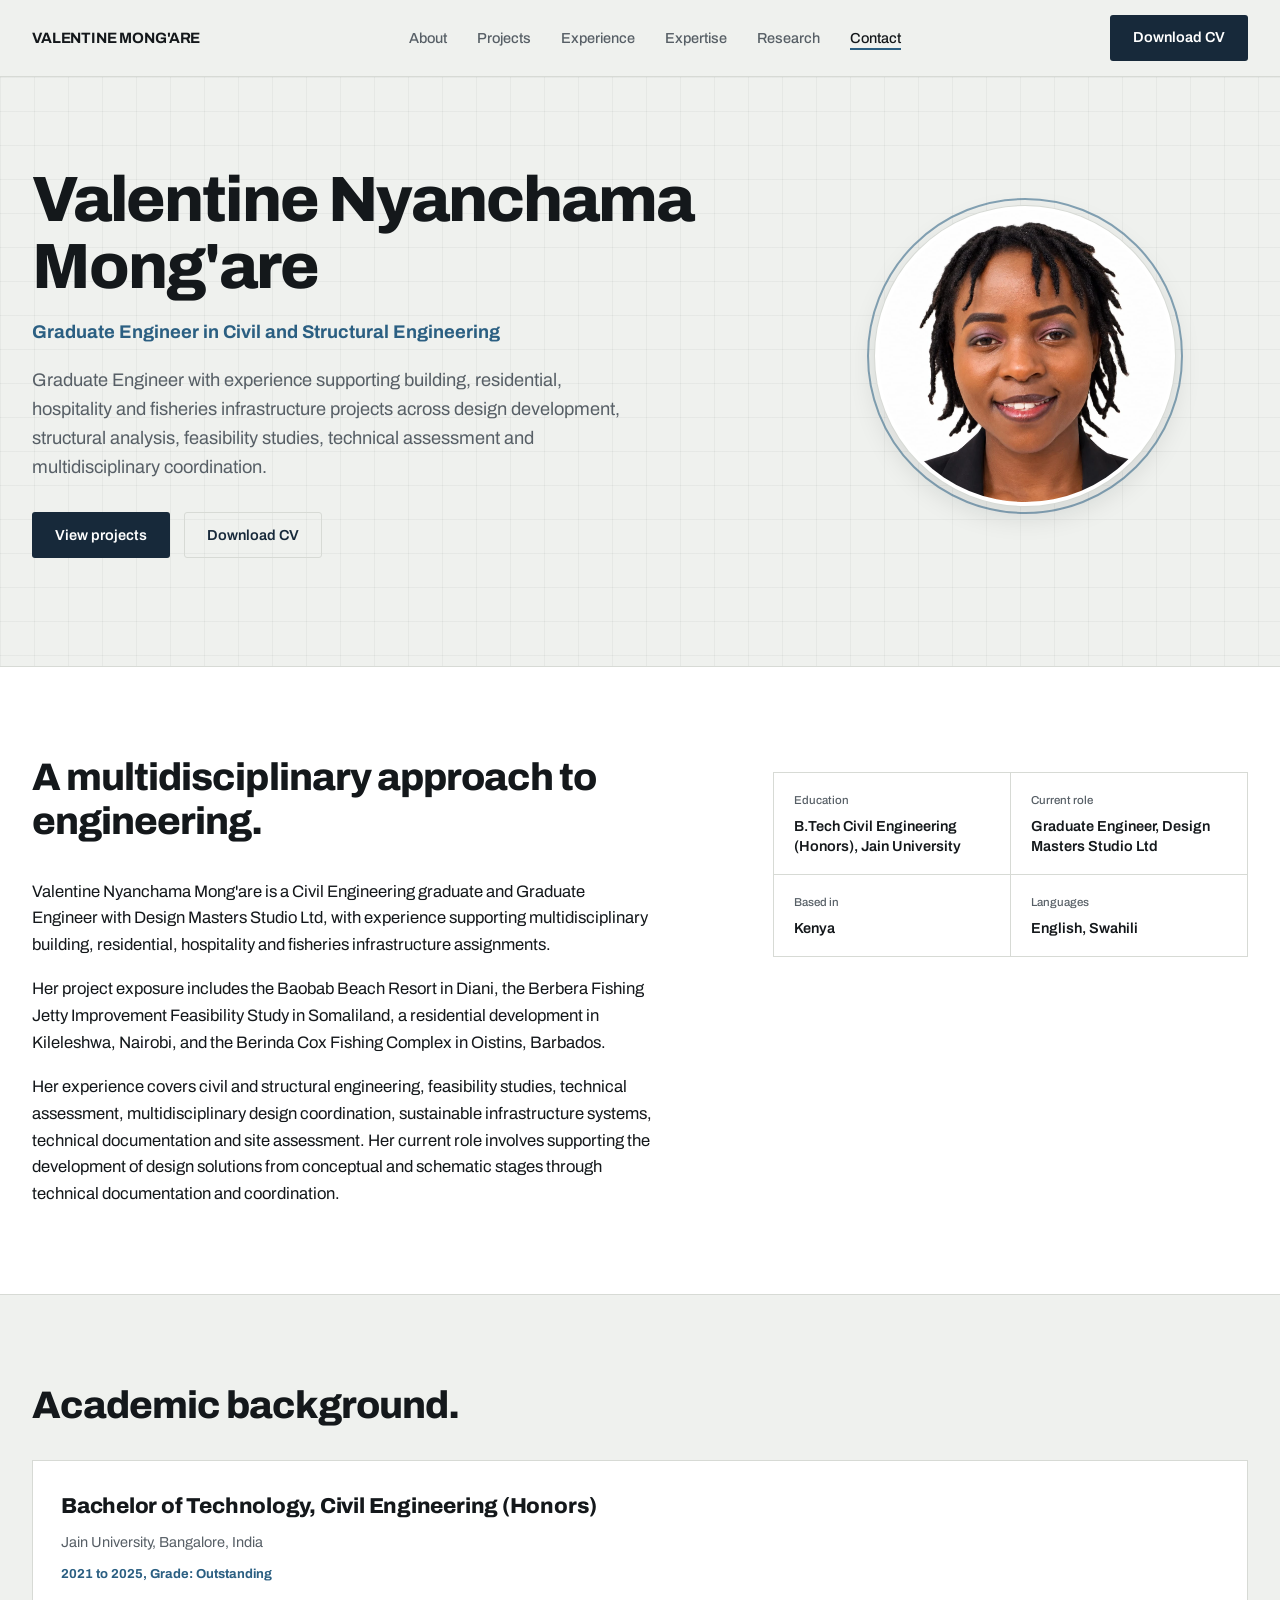
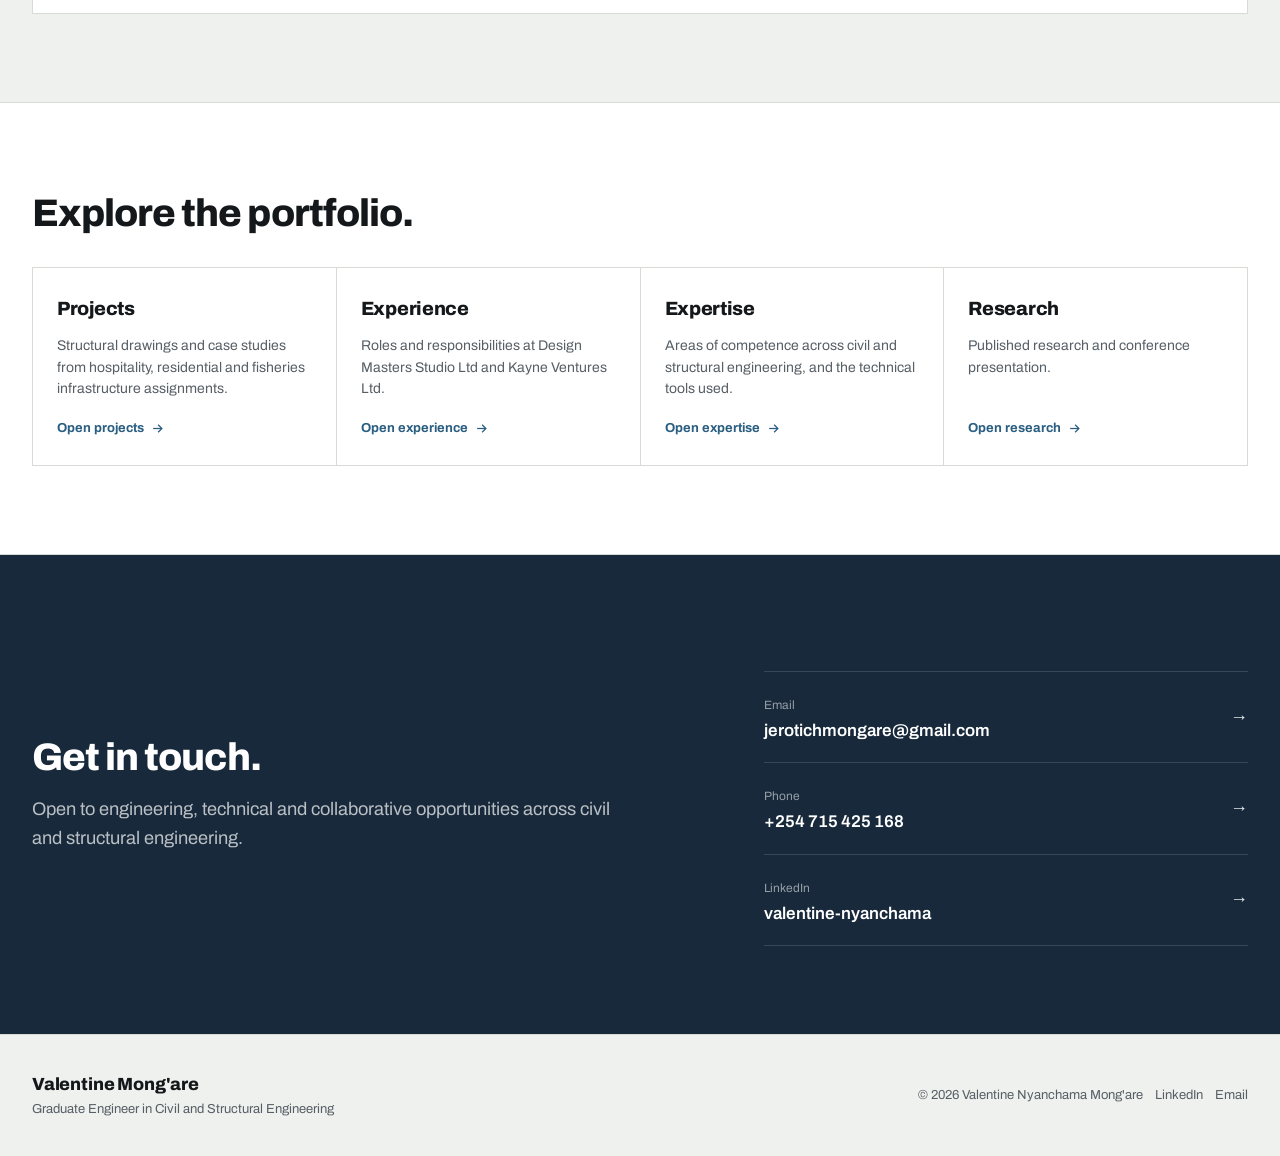
==== commit 4445b908: "Comment out lede paragraph in portfolio section Comment out the paragraph about opening pages in por" ====
--- a/index.html
+++ b/index.html
@@ -216,7 +216,7 @@
     <div class="container">
       <div class="section-head" data-reveal>
         <h2 class="section-title">Explore the portfolio.</h2>
-        <p class="lede">Each area opens on its own page.</p>
+        <!-- <p class="lede">Each area opens on its own page.</p> -->
       </div>
       <div class="explore-grid" data-reveal>
         <a class="explore-card" href="projects/index.html">
